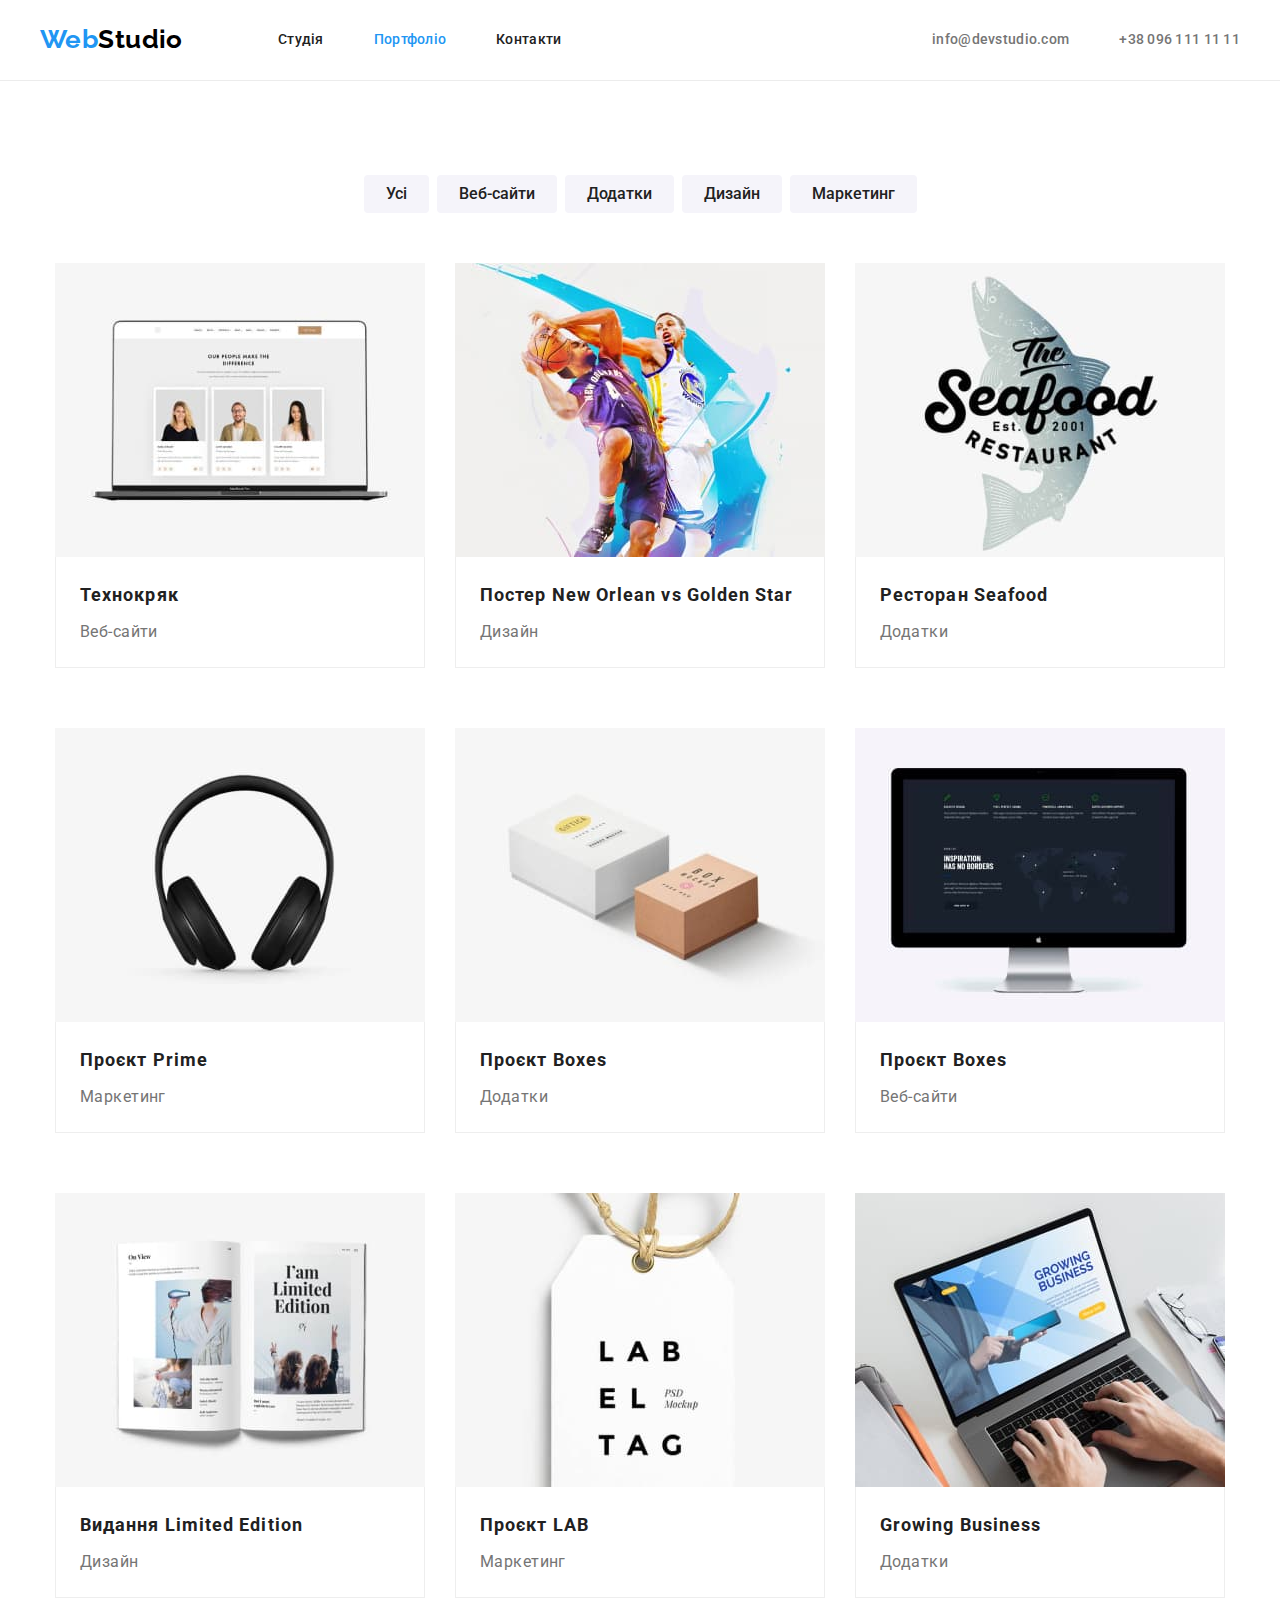
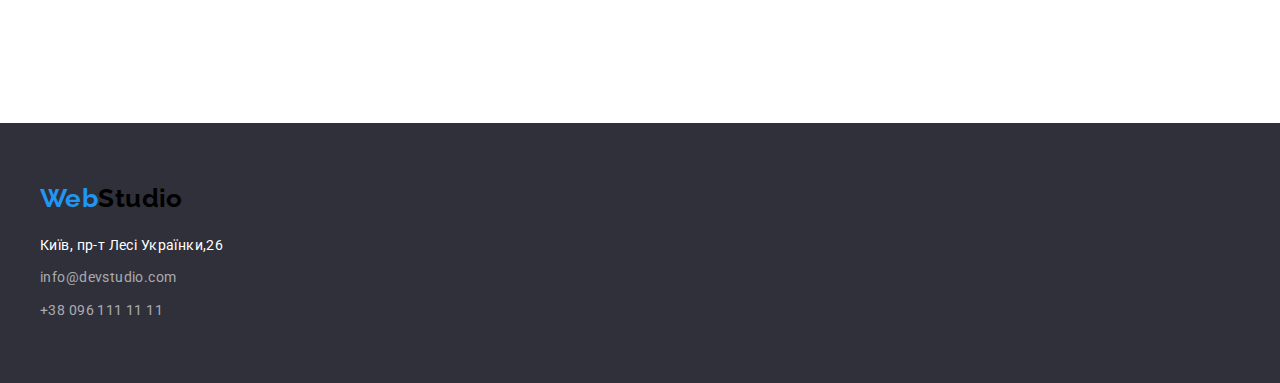
==== portfolio.html @ b24eb901 "home" ====
<!DOCTYPE html>
<html lang="ua">
<head>
    <meta charset="UTF-8"/>
    <meta http-equiv="X-UA-Compatible" content="IE=edge"/>
    <meta name="viewport" content="width=device-width, initial-scale=1.0"/>
    <title>Document</title>
    <link
    href="https://fonts.googleapis.com/css2?family=Raleway:wght@700&family=Roboto:wght@400;500;700;900&display=swap"
    rel="stylesheet"
  />
  <link rel="stylesheet" href="./css/nornalize.css"/>
  <link rel="stylesheet" href="./css/styles.css">
</head>
<body>
    <header class="header">
        <div class="container">
        <nav class="nav">
            <a href="./index.html" class="logo link">
              <span class="logo-text">Web</span>Studio</a>
            <ul class="list">
              <li class="item">
                <a href="./index.html" class="link">Студія</a></li>
              <li class="item">
                <a href="./portfolio.html" class="link current">Портфоліо</a></li>
              <li class="item">
                <a href="#address" class="link">Контакти</a></li>
            </ul>
          </nav>
          <ul class="contacts list">
          <li class="item">
            <a href="mailto:info@devstudio.com" class="link">info@devstudio.com</a>
        </li>
          <li class="item">
            <a href="tel:+38 096 111 11 11" class="link">+38 096 111 11 11</a>
        </li>  
    </ul></div>
    </header>
    <main>
<section class="galerry">
    <div class="container">
<ul class="list">
   <li class="item"><button  type="button" class="galerry-button">Усі</button></li>
   <li class="item"><button  type="button" class="galerry-button">Веб-сайти</button></li>
   <li class="item"><button  type="button" class="galerry-button">Додатки</button></li>
   <li class="item"><button  type="button" class="galerry-button">Дизайн</button></li>
   <li class="item"><button  type="button" class="galerry-button">Маркетинг</button></li>
</ul>
<ul class="list">
    <li class="galerry-card">
        <a href="" class="link galerry-card">
        <img src="images/images2/img 1.jpg"
             alt="Технокряк"
             width="370"
             height="294"/>
             <div class="info"><h3 class="titel">Технокряк</h3>
        <p>Веб-сайти</p></div></a>
        </li>
    <li class="galerry-card">
        <a href=""  class="link galerry-card">
        <img src="images/images2/img 2.jpg"
             alt="Постер New Orlean vs Golden Star"
             width="370"
             height="294"/>
             <div class="info">
            <h3 class="titel">Постер New Orlean vs Golden Star</h3>
        <p>Дизайн</p></div></a> 
        </li>
    <li class="galerry-card"><a href="" class="link galerry-card">
        <img src="images/images2/img 3.jpg"
             alt="Ресторан Seafood"
             width="370"
             height="294"/>
             <div class="info">
                <h3 class="titel">Ресторан Seafood</h3>
        <p>Додатки</p></div></a>
           </li>
    <li class="galerry-card"><a href="" class="link galerry-card">
        <img src="images/images2/img 4.jpg" 
             alt="Проєкт Prime"
             width="370"
             height="294"/>
             <div class="info">
                <h3 class="titel">Проєкт Prime</h3>
        <p>Маркетинг</p></div></a>
           </li>
    <li class="galerry-card"><a href="" class="link galerry-card">
        <img src="images/images2/img 5.jpg"
             alt="Проєкт Boxes"
             width="370"
             height="294"/>
             <div class="info">
                <h3 class="titel">Проєкт Boxes</h3>
        <p>Додатки</p></div></a>
           </li>
    <li class="galerry-card"><a href="" class="link galerry-card">
        <img src="images/images2/img 6.jpg"
             alt="Inspiration has no Borders"  
             width="370"
             height="294"/>
             <div class="info">
                <h3 class="titel">Проєкт Boxes</h3>
        <p>Веб-сайти</p></div></a>
        </li>
    <li class="galerry-card"><a href="" class="link galerry-card">
        <img src="images/images2/img 7.jpg"
             alt="Видання Limited Edition"
             width="370"
             height="294"/>
             <div class="info">
                <h3 class="titel">Видання Limited Edition</h3>
        <p>Дизайн</p></div></a> 
        </li>
    <li class="galerry-card"><a href="" class="link galerry-card">
        <img src="images/images2/img 8.jpg"
             alt="Проєкт LAB"
             width="370"
             height="294"/>
             <div class="info">
                <h3 class="titel">Проєкт LAB</h3>
        <p>Маркетинг</p></div></a>
        </li>
    <li class="galerry-card"><a href="" class="link galerry-card">
        <img src="images/images2/img 9.jpg"
             alt="Growing Business"
             width="370"
             height="294"/>
             <div class="info">
                <h3 class="titel">Growing Business</h3>
        <p>Додатки</p></div></a>
        </li>
    </ul>
  </div>
</section>
</main>
<footer class="footer">
    <div class="container">
        <a href="inedex.html" class="logo link">
            <span class="logo-text">Web</span>Studio</a>
            <address id="address" class="address">
           <p class="text">Київ, пр-т Лесі Українки,26</p>
           <ul class="list">
        <li><a href="mailto:info@devstudio.com" class="link">info@devstudio.com</a></li>
        <li><a href="tel:+38 096 111 11 11" class="link">+38 096 111 11 11</a></li>
        </ul>
     </address>
    </div>
</footer>
</body>
</html>
---- css/nornalize.css ----
html {
    line-height: 1.15; 
    -webkit-text-size-adjust: 100%; 
  }
  
  
  body {
    margin: 0;
  }
  
  
  main {
    display: block;
  }
  

  h1 {
    font-size: 2em;
    margin: 0.67em 0;
  }
  

  hr {
    box-sizing: content-box; 
    height: 0;
    overflow: visible; 
  }
  
  
  pre {
    font-family: monospace, monospace; 
    font-size: 1em;
  }
  

  a {
    background-color: transparent;
  }
  
  
  abbr[title] {
    border-bottom: none; 
    text-decoration: underline; 
    text-decoration: underline dotted; 
  }
  
  b,
  strong {
    font-weight: bolder;
  }
  
  code,
  kbd,
  samp {
    font-family: monospace, monospace;
    font-size: 1em; 
  }
    
  small {
    font-size: 80%;
  }
    sub,
  sup {
    font-size: 75%;
    line-height: 0;
    position: relative;
    vertical-align: baseline;
  }
  
  sub {
    bottom: -0.25em;
  }
  
  sup {
    top: -0.5em;
  }

  img {
    border-style: none;
  } 
  button,
  input,
  optgroup,
  select,
  textarea {
    font-family: inherit;
    font-size: 100%;
    line-height: 1.15;
    margin: 0; 
  }

  button,
  input {
    overflow: visible;
  }
  
  button,
  select {
    text-transform: none;
  }
  
  button,
  [type="button"],
  [type="reset"],
  [type="submit"] {
    -webkit-appearance: button;
  }
  
  button::-moz-focus-inner,
  [type="button"]::-moz-focus-inner,
  [type="reset"]::-moz-focus-inner,
  [type="submit"]::-moz-focus-inner {
    border-style: none;
    padding: 0;
  }
  
  button:-moz-focusring,
  [type="button"]:-moz-focusring,
  [type="reset"]:-moz-focusring,
  [type="submit"]:-moz-focusring {
    outline: 1px dotted ButtonText;
  }
  
  fieldset {
    padding: 0.35em 0.75em 0.625em;
  }
 
  legend {
    box-sizing: border-box; 
    color: inherit; 
    display: table; 
    max-width: 100%;
    padding: 0;
    white-space: normal; }
  
  progress {
    vertical-align: baseline;
  }
  
  
  textarea {
    overflow: auto;
  }
  
  
  [type="checkbox"],
  [type="radio"] {
    box-sizing: border-box;
    padding: 0; 
  }
  

  [type="number"]::-webkit-inner-spin-button,
  [type="number"]::-webkit-outer-spin-button {
    height: auto;
  }
  
  [type="search"] {
    -webkit-appearance: textfield; 
    outline-offset: -2px; 
  }
  
  
  
  [type="search"]::-webkit-search-decoration {
    -webkit-appearance: none;
  }
  
  
  ::-webkit-file-upload-button {
    -webkit-appearance: button; 
    font: inherit; 
  }
  
  details {
    display: block;
  }
  summary {
    display: list-item;
  }
  
template {
    display: none;
  }
---- css/styles.css ----
:root {
    --primary-text-color: #757575;
    --primary-bg-color: #ffffff;
    --secondary-bg-color: #f5f4fa;
    --footer-hero-bg-color: #2f303a;
    --titel-link-color: #212121;
    --secondary-link-color: #757575;
    --accent-color: #2196f3;
    --logo-up-color: #000000;
    --logo-down-color: #ffffff;
    --address-color: #ffffff;
    --address-secondary-color: rgba(255, 255, 255, 0.6);
  }
  body {
    color: var(--primary-text-color);
    background-color: var(--primery-bg-color);
    font-family: Roboto, sans-serif;
    font-size: 14px;
    line-height: 1.71;
    letter-spacing: 0.03em; }
  .list {
    list-style: none;
    padding: 0;
    margin: 0;
  }
  .link {
    text-decoration: none;
  }
  .titel {
    color: var(--titel-link-color);
    font-weight: 700;
    font-size: 36px;
    line-height: 1.17;
    text-align: center;
  }
  .container {
    margin-right: auto;
    margin-left: auto;
    width: 1200px;
    padding-left: 15px;
    padding-right: 15px;
  }
  .header {
    border-bottom: 1px solid #ececec;
  }
  
  .header > .container {
    display: flex;
    justify-content: space-between;
  }
  
  .nav {
    display: flex;
    justify-content: space-between;
    align-items: center;
  }
  .nav > .list {
    display: flex;
    padding: 0px;
  }
    
  .logo {
    margin-right: 93px;
    color: var(--logo-up-color);
    font-family: Raleway, sans-serif;
    font-weight: 700;
    font-size: 26px;
    line-height: 1.19;
    width: 145px;
    height: 31px;
  }
  .footer > .logo {
    color: var(--logo-down-color);
  }
  .logo-text {
    color: var(--accent-color);
  }
  
  .nav > .list .link {
    display: block;
    padding-top: 32px;
    padding-bottom: 32px;
    color: var(--titel-link-color);
    font-weight: 500;
    font-size: 14px;
    line-height: 1.14;
    letter-spacing: 0.02em;
  }
  .nav > .list > .item:not(:last-child) {
    margin-right: 50px;
  }
  .nav > .list .link:hover,
  .nav > .list .link:focus {
    color: var(--accent-color);
  }
  .nav > .list .link.current {
    color: var(--accent-color);
  }
  .contacts.list {
    display: flex;
    align-items: center;
  }
  
  .contacts > .item:not(:last-child) {
    padding-left: 0px;
    margin-right: 50px;
  }
  
  
  .contacts .link {
    display: block;
    padding-top: 32px;
    padding-bottom: 32px;

    color: var(--secondary-link-color);
    font-weight: 500;
    font-size: 14px;
    line-height: 1.14;
    letter-spacing: 0.02em;
  }
  .contacts .link:hover,
  .contacts .link:focus {
    color: var(--accent-color);
  }
  
  .hero {
    padding: 200px 0;
    margin-right: auto;
    margin-left: auto;
    max-width: 1600px;
    background-color: var(--footer-hero-bg-color);
   
  }
  .hero > .container {
    display: flex;
    flex-direction: column;
    align-items: center;
    justify-content: center;
  }
  
  .hero-titel {
    margin-top: 0px;
    margin-bottom: 30px;

    color: var(--primary-bg-color);
    font-weight: 900;
    font-size: 44px;
    line-height: 1.36;
    text-align: center;
    letter-spacing: 0.06em;
    text-transform: uppercase;
  }
  .button {
    padding: 10px 32px;
    border: none;
    border-radius: 4px;
    color: var(--primary-bg-color);
    background-color: var(--accent-color);
    font-family: inherit;
    font-weight: 700;
    font-size: 16px;
    line-height: 1.87;
    letter-spacing: 0.06em;
  }
.button:hover,
.button:focus {
  color: var(--accent-color);
  background-color: var(--primary-bg-color);
}
.advantages {
  padding-top: 94px;
  margin-bottom: 94px;
}
.advantages > .container > .list {
  display: flex;
}

  .advantages .titel {
    margin-top: 0px;
    margin-bottom: 10px;
    font-weight: 700;
    font-size: 14px;
    line-height: 1.14;
    text-transform: uppercase;
    text-align: start;
  }
  .advantages .item > .text {
    margin: 0;
  }
  
  .advantages .item {
    width: 270px;
  }
  
  .advantages .item:not(:last-child) {
    margin-right: 30px;
  }
  .work {
    margin-bottom: 94px;
  }
  
  .work .titel {
    margin: 0;
    margin-bottom: 50px;
  }
  
  .work .list {
    display: flex;
    justify-content: center;
  }
  
  .work .list > .item:not(:last-child) {
    margin-right: 30px;
  }
  .work .list > .item > img {
    display: block;
  }
  
  .team {
    padding-top: 94px;
   padding-bottom: 94px;

    background-color: var(--secondary-bg-color);
  }
  
  .team .titel {
    margin: 0;
    margin-bottom: 50px;
  }
  
  .team .list {
    display: flex;
  }
  
  .card:not(:last-child) {
    margin-right: 30px;
  }
  .card {
     background-color: var(--primary-bg-color);
  }
  .card > .titel {
    padding-top: 30px;
    margin: 0;
    margin-bottom: 10px;
    font-weight: 500;
    font-size: 16px;
    line-height: 1.19;
  }
  .card > .text {
    padding-bottom: 30px;
    margin: 0;
    font-size: 16px;
    line-height: 1.19;
    text-align: center;
  }
  .card > img {
    display: block;
  }
  
  /* fot */

  .footer {
    background-color: var(--footer-hero-bg-color);
    padding: 60px 0;
  }
  .footer > .container {
    display: flex;
    justify-content: center;
    flex-direction: column;
  }
  
  .address > .text {
    margin: 0;
    margin-top: 20px;
  }
  .address {
    color: var(--address-color);
    font-style: normal;
  }
  .address .link {
    color: var(--address-secondary-color);
    display: inline-block;
    margin-top: 9px;
  }
  .address .link:hover,
  .address .link:focus {
    color: var(--accent-color);
}
/*portfolio*/
.galerry {
  padding-top: 94px;
  padding-bottom: 94px;
}
.galerry > .container > .list {
  display: flex;
  justify-content: center;
  flex-wrap: wrap;
}

.galerry .list:first-of-type {
  margin-bottom: 50px;
}

.galerry .item:not(:last-child) {
  margin-right: 8px;
}
/*button*/

  .galerry-button {
    padding: 6px 22px;
    border-radius: 4px;
    border: none;
    color: var(--titel-link-color);
    background-color: var(--secondary-bg-color);
    font-family: Roboto, sans-serif;
    font-weight: 500;
    font-size: 16px;
    line-height: 1.63;
  }
  .galerry-button:hover,
  .galerry-button:focus {
    color: var(--primary-bg-color);
    background-color: var(--accent-color);
  }
  .galerry-card {
    color: var(--primary-text-color);
    font-size: 16px;
    line-height: 1.88;
  }
  .galerry-card .titel {
    margin: 0;
    margin-bottom: 4px;  
    font-weight: 700;
    font-size: 18px;
    line-height: 2;
    letter-spacing: 0.06em;
    text-align: start;
  }
  .galerry-card:not(:nth-child(3n + 3)) {
    margin-right: 30px;
  }
  
  .galerry-card:not(:nth-last-child(-n + 3)) {
    margin-bottom: 30px;
  }
  
  .galerry-card img {
    display: block;
  }
  
  .galerry-card > .link {
    color: inherit;
  }
  
  .galerry-card p {
    display: inline-block;
    margin: 0;
  }
  
  .info {
    padding: 20px 24px;
    border-right: 1px solid #eeeeee;
    border-left: 1px solid #eeeeee;
    border-bottom: 1px solid #eeeeee;
  }
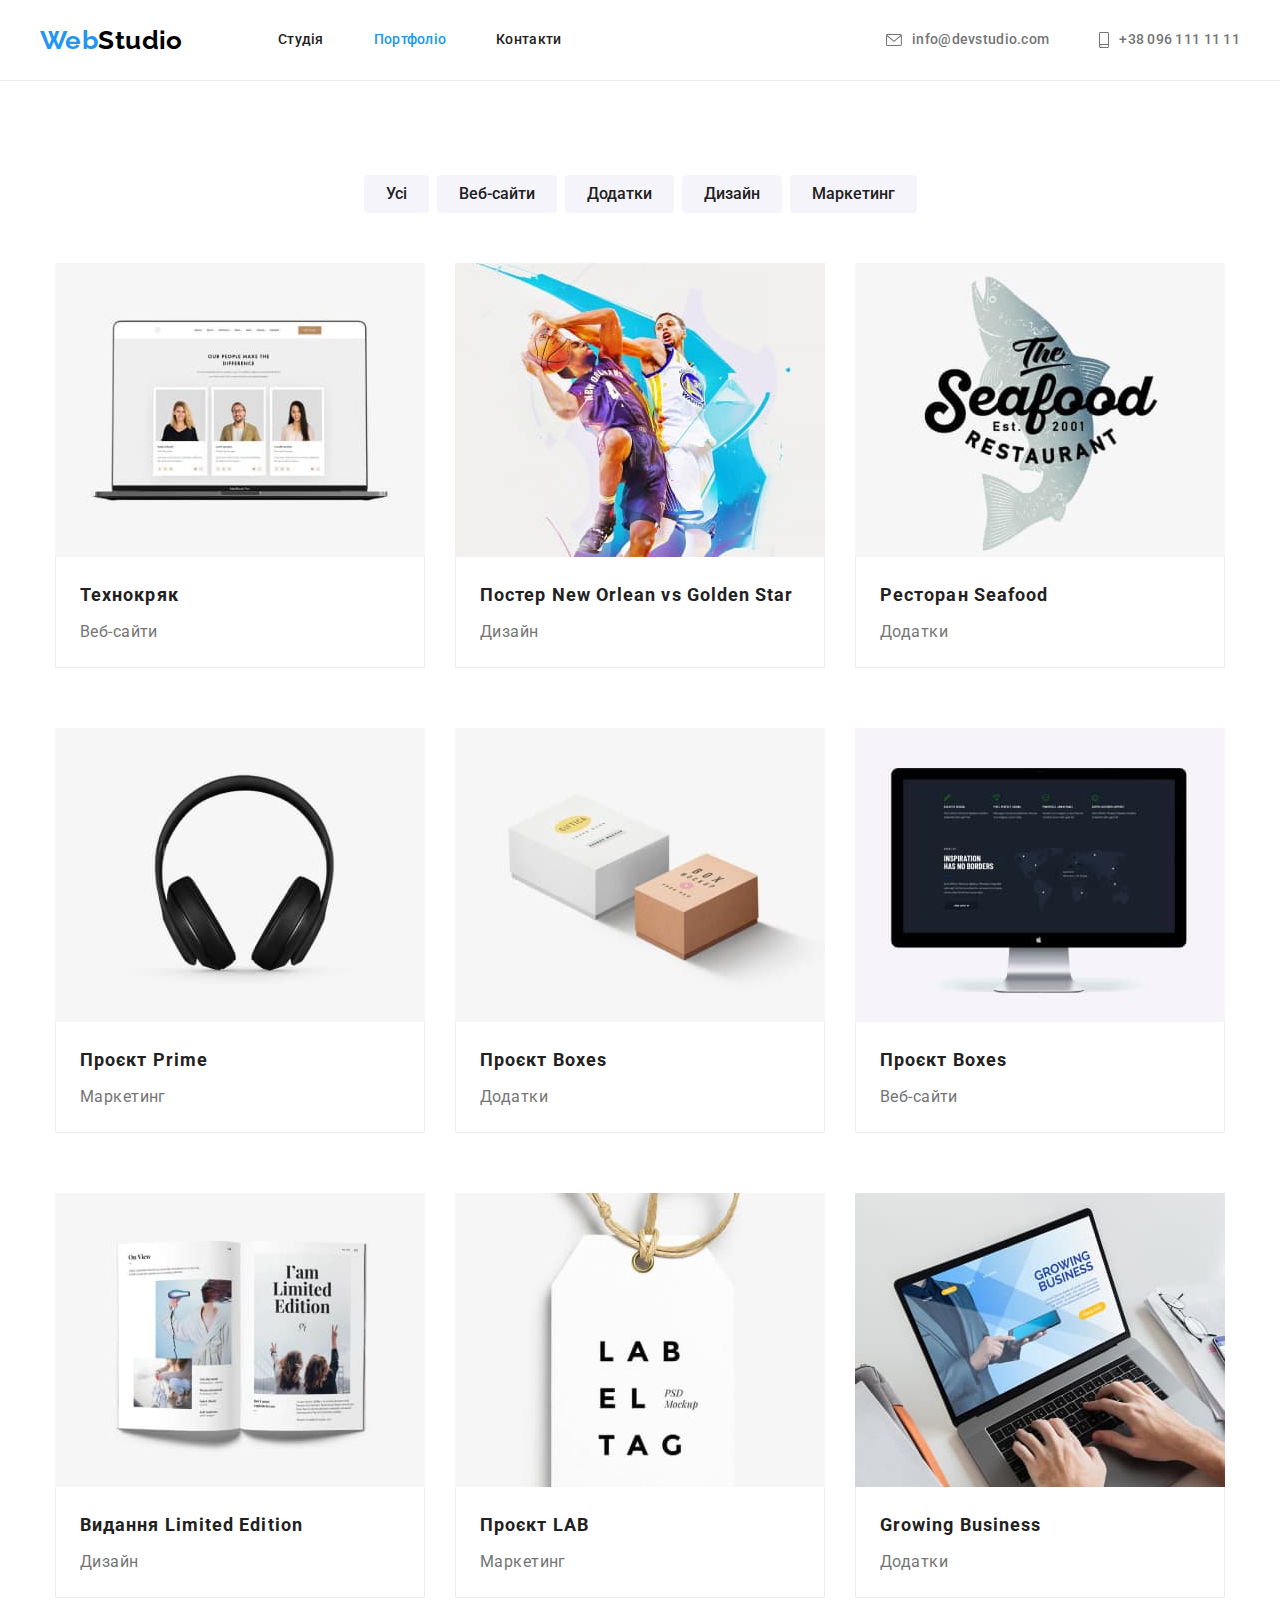
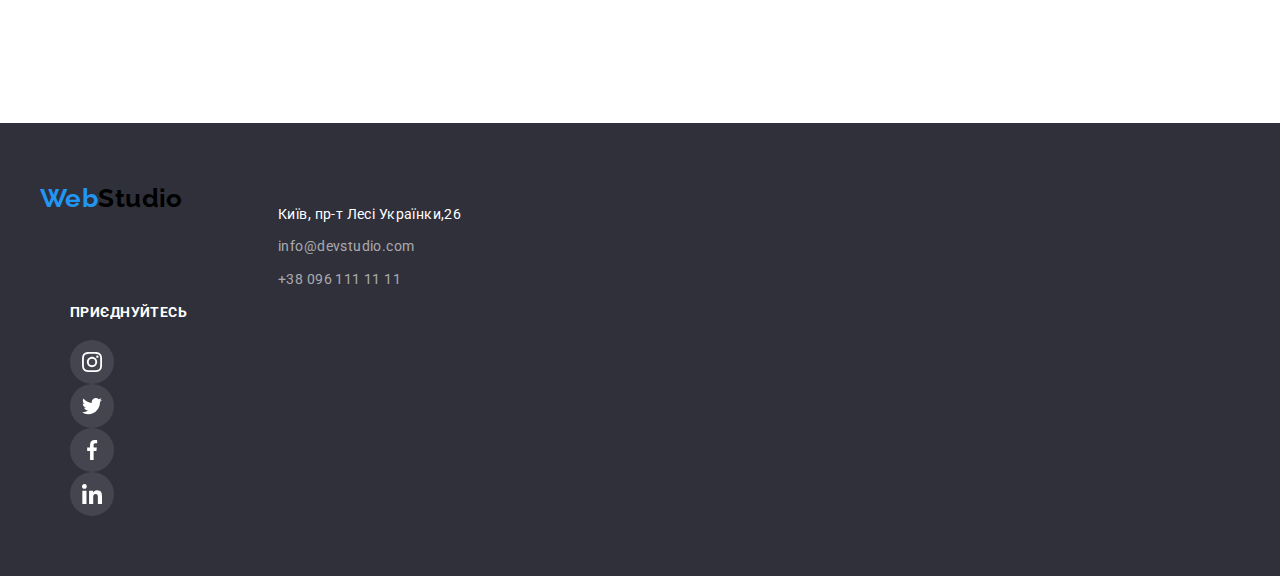
==== commit e1f43592: "home" ====
--- a/portfolio.html
+++ b/portfolio.html
@@ -28,12 +28,18 @@
             </ul>
           </nav>
           <ul class="contacts list">
-          <li class="item">
-            <a href="mailto:info@devstudio.com" class="link">info@devstudio.com</a>
-        </li>
-          <li class="item">
-            <a href="tel:+38 096 111 11 11" class="link">+38 096 111 11 11</a>
-        </li>  
+            <li class="item">
+              <a href="mailto:info@devstudio.com" class="link">
+                <svg class="icon" width="16" height="12">
+                <use href="./images/img1/fail.svg#icon-mail"></use>
+              </svg>info@devstudio.com</a>
+          </li>
+            <li class="item">
+              <a href="tel:+38 096 111 11 11" class="link">
+                <svg class="icon" width="10" height="16">
+                  <use href="./images/img1/fail.svg#icon-smartphone"></use>
+                </svg>+38 096 111 11 11</a>
+          </li>  
     </ul></div>
     </header>
     <main>
@@ -145,6 +151,39 @@
         </ul>
      </address>
     </div>
+    <div class="footer-box-links">
+      <div class="footer-box">
+      <p class="join">приєднуйтесь</p>
+      <ul class="list">
+        <li class="item">
+          <a class="link" href="https://www.instagram.com/" target="_blank" rel="noopener noreferrer">
+            <svg class="icon" width="20" height="20">
+              <use href="./images/img1/fail.svg#icon-instagram"></use>
+            </svg>
+          </a>
+        </li>
+        <li class="item">
+          <a class="link" href="https://twitter.com/" target="_blank" rel="noopener noreferrer"
+            ><svg class="icon" width="20" height="20">
+              <use href="./images/img1/fail.svg#icon-twitter"></use>
+            </svg>
+          </a>
+        </li>
+        <li class="item">
+          <a class="link" href="https://www.facebook.com/" target="_blank" rel="noopener noreferrer"
+            ><svg class="icon" width="20" height="20">
+              <use href="./images/img1/fail.svg#icon-facebook"></use>
+            </svg>
+          </a>
+        </li>
+        <li class="item">
+          <a class="link" href="https://www.linkedin.com/" target="_blank" rel="noopener noreferrer"
+            ><svg class="icon" width="20" height="20">
+              <use href="./images/img1/fail.svg#icon-linkedin"></use></svg></a>
+        </li>
+      </ul>
+    </div>
+    </div>
 </footer>
 </body>
 </html>--- a/css/styles.css
+++ b/css/styles.css
@@ -10,6 +10,7 @@
     --logo-down-color: #ffffff;
     --address-color: #ffffff;
     --address-secondary-color: rgba(255, 255, 255, 0.6);
+    --logo-company-color: #afb1b8;
   }
   body {
     color: var(--primary-text-color);
@@ -18,14 +19,19 @@
     font-size: 14px;
     line-height: 1.71;
     letter-spacing: 0.03em; }
+
+    /* список*/
   .list {
     list-style: none;
     padding: 0;
     margin: 0;
   }
+  /* силочки */
   .link {
     text-decoration: none;
   }
+
+  /*заголовки*/
   .titel {
     color: var(--titel-link-color);
     font-weight: 700;
@@ -33,6 +39,12 @@
     line-height: 1.17;
     text-align: center;
   }
+
+  h2.titel {
+    margin-top: 0;
+    margin-bottom: 50px;
+  }
+  /*контейнер*/
   .container {
     margin-right: auto;
     margin-left: auto;
@@ -108,7 +120,8 @@
   
   
   .contacts .link {
-    display: block;
+    display: flex;
+    align-items: center;
     padding-top: 32px;
     padding-bottom: 32px;
 
@@ -119,18 +132,25 @@
     letter-spacing: 0.02em;
   }
   .contacts .link:hover,
-  .contacts .link:focus {
+  .contacts .link:focus,
+  .contacts .icon:hover,
+  .contacts .icon:focus {
+    --color4: var(--accent-color);
     color: var(--accent-color);
   }
-  
+  .contacts .icon {
+    margin-right: 10px;
+  }
+  /*hero*/
   .hero {
     padding: 200px 0;
     margin-right: auto;
     margin-left: auto;
     max-width: 1600px;
     background-color: var(--footer-hero-bg-color);
-   
-  }
+    background-image: linear-gradient(rgba(47, 48, 58, 0.4), rgba(47, 48, 58, 0.4)), url(../images/img1/Img.jpg);
+}
+  
   .hero > .container {
     display: flex;
     flex-direction: column;
@@ -154,6 +174,7 @@
     padding: 10px 32px;
     border: none;
     border-radius: 4px;
+    box-shadow: 0px 4px 4px rgba(0, 0, 0, 0.15);
     color: var(--primary-bg-color);
     background-color: var(--accent-color);
     font-family: inherit;
@@ -195,15 +216,21 @@
   .advantages .item:not(:last-child) {
     margin-right: 30px;
   }
+  .icon-box {
+    display: flex;
+    justify-content: center;
+    align-items: center;
+    height: 120px;
+    margin-bottom: 30px;
+    border-radius: 4px;
+  
+    background-color: var(--secondary-bg-color);
+  }
+  /*work*/
   .work {
     margin-bottom: 94px;
   }
-  
-  .work .titel {
-    margin: 0;
-    margin-bottom: 50px;
-  }
-  
+   
   .work .list {
     display: flex;
     justify-content: center;
@@ -215,7 +242,7 @@
   .work .list > .item > img {
     display: block;
   }
-  
+  /*командф*/
   .team {
     padding-top: 94px;
    padding-bottom: 94px;
@@ -237,6 +264,9 @@
   }
   .card {
      background-color: var(--primary-bg-color);
+     padding-bottom: 30px;
+     box-shadow: 0px 1px 3px rgba(0, 0, 0, 0.12), 0px 1px 1px rgba(0, 0, 0, 0.14), 0px 2px 1px rgba(0, 0, 0, 0.2);
+     border-radius: 0px 0px 4px 4px;
   }
   .card > .titel {
     padding-top: 30px;
@@ -256,6 +286,60 @@
   .card > img {
     display: block;
   }
+  .card > .list {
+    justify-content: center;
+  }
+  
+  .team .link {
+    height: 44px;
+    width: 44px;
+    display: inline-flex;
+    justify-content: center;
+    align-items: center;
+    border-radius: 50%;
+  }
+  
+  .team .item:not(:last-child) {
+    margin-right: 10px;
+  }
+  
+  .team .link:hover,
+  .team .link:focus {
+    background-color: var(--accent-color);
+    --color3: var(--primary-bg-color);
+  }
+  
+  /* клиен */
+  .clients {
+    padding-bottom: 94px;
+    padding-top: 94px;
+  }
+  
+  .clients-box {
+    display: flex;
+    justify-content: center;
+  }
+  
+  .clients-box > .item:not(:last-child) {
+    margin-right: 30px;
+  }
+  
+  .clients-box .link {
+    display: flex;
+    align-items: center;
+    justify-content: center;
+  
+    width: 170px;
+    height: 90px;
+    --color3: var(--logo-company-color);
+    border: 1px solid var(--color3);
+    border-radius: 4px;
+  }
+  
+  .clients-box .link:hover,
+  .clients-box .link:focus {
+    --color3: var(--accent-color);
+  }
   
   /* fot */
 
@@ -265,8 +349,31 @@
   }
   .footer > .container {
     display: flex;
-    justify-content: center;
-    flex-direction: column;
+  }
+  .footer-box-links > .list {
+    display: flex;
+  }
+  .footer-box-links {
+    padding-top: 12px;
+    margin-left: 70px;
+  }
+  .footer-box-links .item:not(:last-child) {
+    margin-right: 10px;
+  }
+  .footer-box-links .link {
+    display: flex;
+    align-items: center;
+    justify-content: center;
+    width: 44px;
+    height: 44px;
+    border-radius: 50%;
+  
+    background-color: rgba(255, 255, 255, 0.1);
+    --color3: var(--logo-down-color);
+  }
+  .footer-box-links .link:hover,
+  .footer-box-links .link:focus {
+    background-color: var(--accent-color);
   }
   
   .address > .text {
@@ -286,6 +393,17 @@
   .address .link:focus {
     color: var(--accent-color);
 }
+.join {
+  margin: 0;
+  margin-bottom: 20px;
+
+  color: var(--logo-down-color);
+
+  font-weight: 700;
+  line-height: 1.143;
+  text-transform: uppercase;
+}
+
 /*portfolio*/
 .galerry {
   padding-top: 94px;
@@ -327,6 +445,11 @@
     font-size: 16px;
     line-height: 1.88;
   }
+  .galerry-card:hover,
+  .galerry-card:focus {
+  box-shadow: 0px 1px 1px rgba(0, 0, 0, 0.12), 0px 4px 4px rgba(0, 0, 0, 0.06), 1px 4px 6px rgba(0, 0, 0, 0.16);
+}
+
   .galerry-card .titel {
     margin: 0;
     margin-bottom: 4px;  
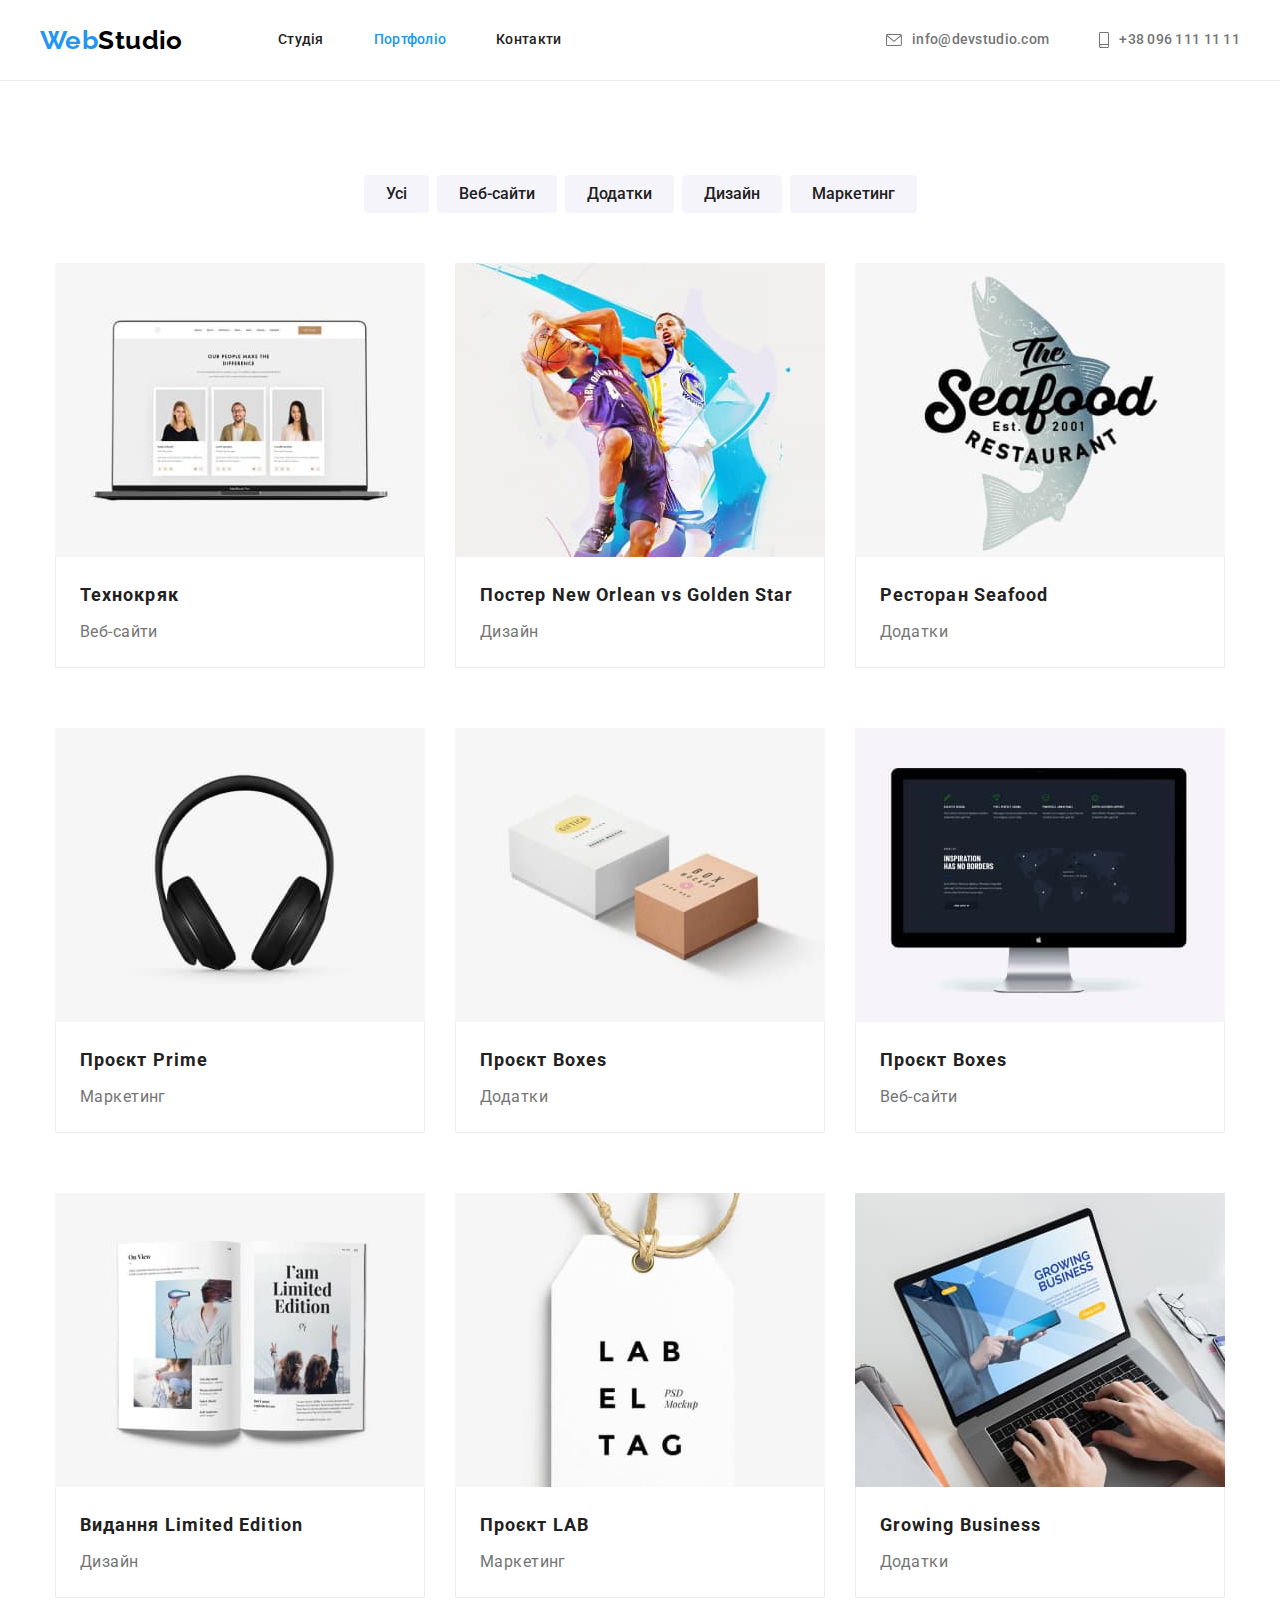
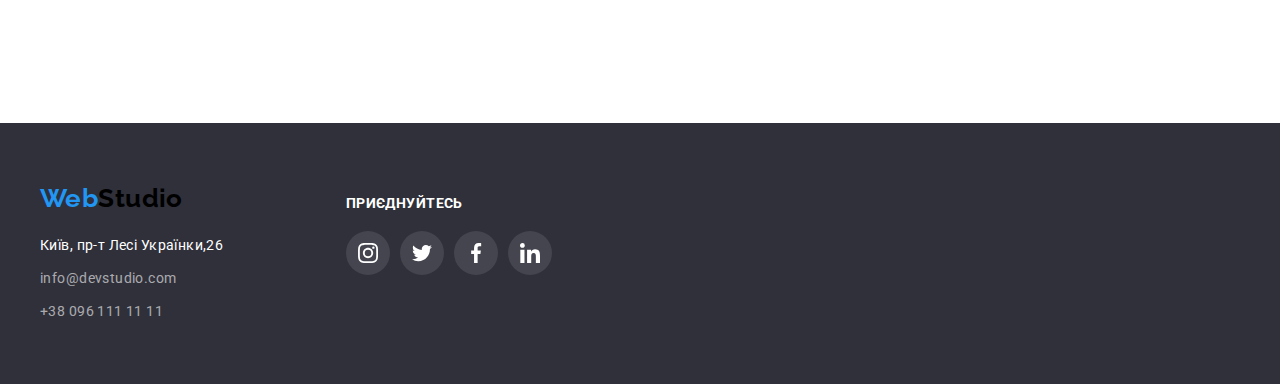
==== commit 7bc02211: "home" ====
--- a/portfolio.html
+++ b/portfolio.html
@@ -141,6 +141,7 @@
 </main>
 <footer class="footer">
     <div class="container">
+      <div class="footer-box">
         <a href="inedex.html" class="logo link">
             <span class="logo-text">Web</span>Studio</a>
             <address id="address" class="address">
@@ -151,8 +152,7 @@
         </ul>
      </address>
     </div>
-    <div class="footer-box-links">
-      <div class="footer-box">
+        <div class="footer-box-links">
       <p class="join">приєднуйтесь</p>
       <ul class="list">
         <li class="item">
